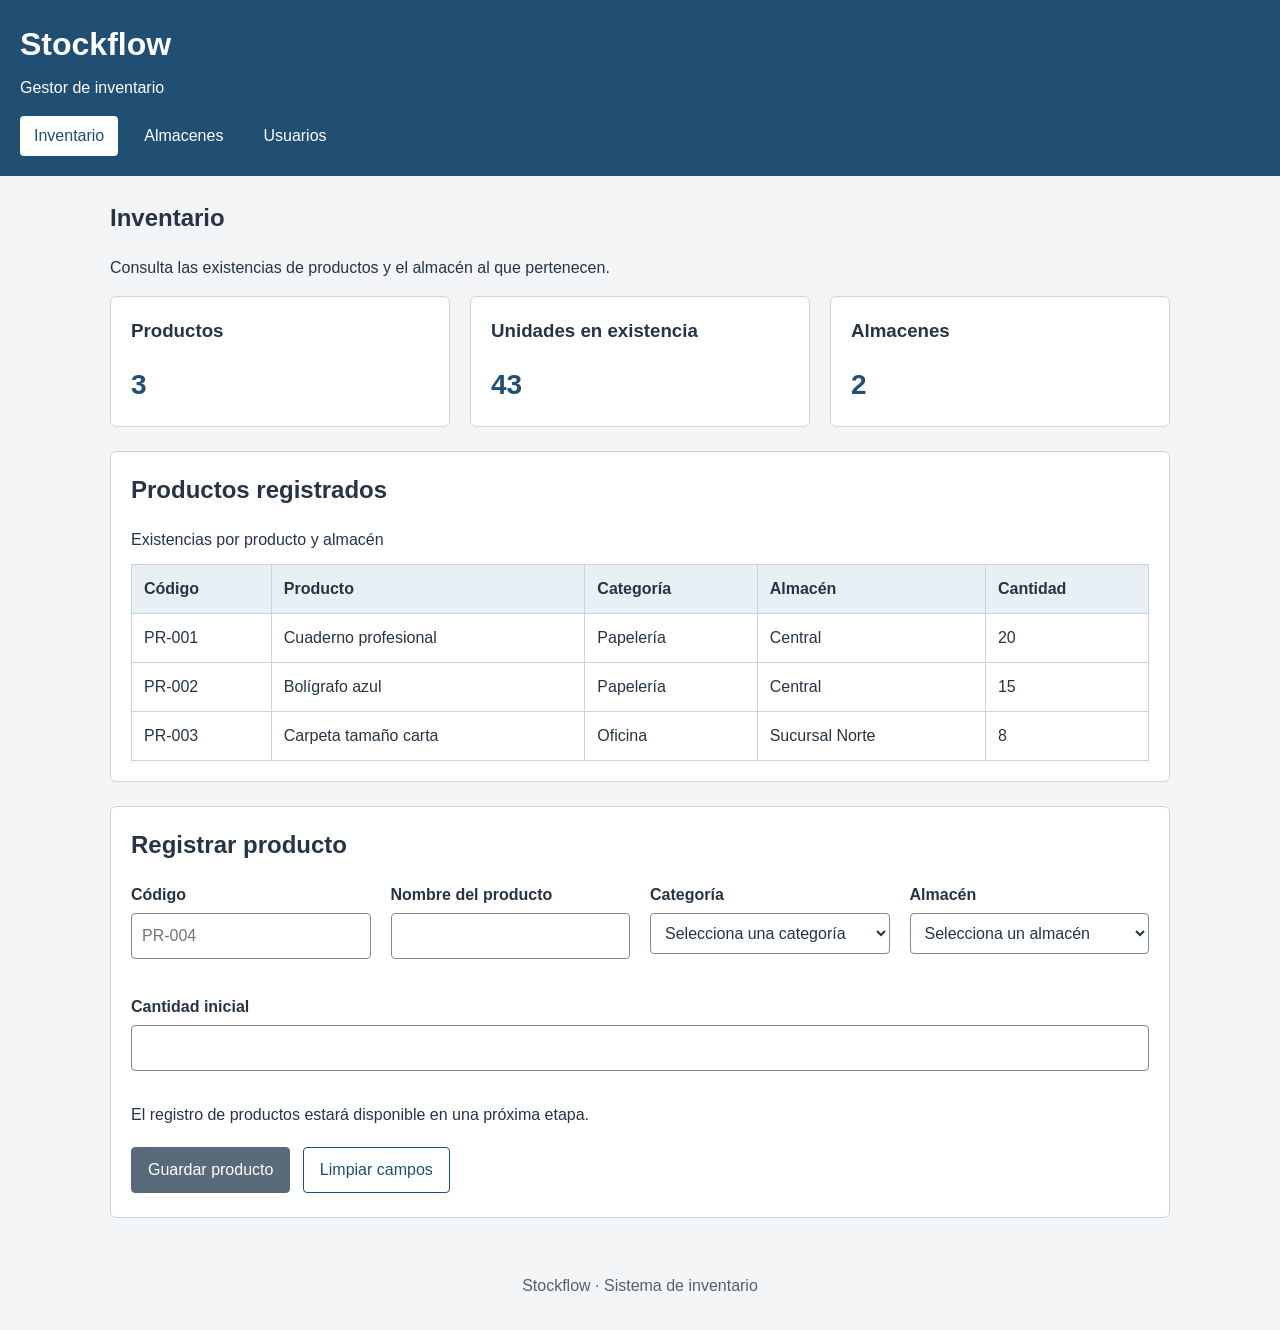
==== index.html @ ba175ca2 "primer commit" ====
<!DOCTYPE html>
<html lang="es">
<head>
	<meta charset="UTF-8">
	<meta name="viewport" content="width=device-width, initial-scale=1.0">
	<title>Stockflow - Inventario</title>
	<link rel="stylesheet" href="estilos.css">
</head>
<body>
  <header>
    <h1>Stockflow</h1>
    <p>Gestor de inventario</p>
    <nav>
      <a href="index.html" class="activo">Inventario</a>
      <a href="almacenes.html">Almacenes</a>
      <a href="usuarios.html">Usuarios</a>
    </nav>
  </header>
  <main>
    <h2>Inventario</h2>
    <p>Consulta las existencias de productos y el almacén al que pertenecen.</p>

    <section class="resumen">
      <div class="tarjeta"><h3>Productos</h3><p>3</p></div>
      <div class="tarjeta"><h3>Unidades en existencia</h3><p>43</p></div>
      <div class="tarjeta"><h3>Almacenes</h3><p>2</p></div>
    </section>

    <section class="panel">
      <h2>Productos registrados</h2>
      <div class="tabla-contenedor">
        <table>
          <caption>Existencias por producto y almacén</caption>
          <thead>
            <tr><th scope="col">Código</th><th scope="col">Producto</th><th scope="col">Categoría</th><th scope="col">Almacén</th><th scope="col">Cantidad</th></tr>
          </thead>
          <tbody>
            <tr><td>PR-001</td><td>Cuaderno profesional</td><td>Papelería</td><td>Central</td><td>20</td></tr>
            <tr><td>PR-002</td><td>Bolígrafo azul</td><td>Papelería</td><td>Central</td><td>15</td></tr>
            <tr><td>PR-003</td><td>Carpeta tamaño carta</td><td>Oficina</td><td>Sucursal Norte</td><td>8</td></tr>
          </tbody>
        </table>
      </div>
    </section>

    <section class="panel">
      <h2>Registrar producto</h2>
      <form>
        <div class="campos">
          <div><label for="codigo">Código</label><input id="codigo" name="codigo" type="text" placeholder="PR-004" required></div>
          <div><label for="nombre">Nombre del producto</label><input id="nombre" name="nombre" type="text" required></div>
          <div><label for="categoria">Categoría</label><select id="categoria" name="categoria" required><option value="">Selecciona una categoría</option><option value="papeleria">Papelería</option><option value="oficina">Oficina</option></select></div>
          <div><label for="almacen">Almacén</label><select id="almacen" name="almacen" required><option value="">Selecciona un almacén</option><option value="AL-001">Central</option><option value="AL-002">Sucursal Norte</option></select></div>
          <div><label for="cantidad">Cantidad inicial</label><input id="cantidad" name="cantidad" type="number" min="0" step="1" required></div>
        </div>
        <p id="aviso-producto">El registro de productos estará disponible en una próxima etapa.</p>
        <button class="deshabilitado" type="button" disabled>Guardar producto</button>
        <button class="secundario" type="reset">Limpiar campos</button>
      </form>
    </section>
  </main>
  <footer><p>Stockflow · Sistema de inventario</p></footer>
</body>
</html>
---- estilos.css ----
* {
  box-sizing: border-box;
}

body {
  margin: 0;
  background-color: #f3f5f7;
  color: #263445;
  font-family: Arial, sans-serif;
  line-height: 1.5;
}

header {
  padding: 20px;
  background-color: #214e73;
  color: #ffffff;
}

header h1,
header p {
  margin: 0 0 8px;
}

nav {
  display: flex;
  flex-wrap: wrap;
  gap: 12px;
  margin-top: 16px;
}

nav a {
  padding: 8px 14px;
  border-radius: 4px;
  color: #ffffff;
  text-decoration: none;
}

.activo {
  background-color: #ffffff;
  color: #214e73;
}

main {
  max-width: 1100px;
  margin: 24px auto;
  padding: 0 20px;
}

h2,
h3 {
  margin-top: 0;
}

.aviso {
  padding: 12px;
  border-left: 4px solid #9a6b13;
  background-color: #fff3d6;
}

.resumen,
.campos {
  display: flex;
  flex-wrap: wrap;
  gap: 20px;
}

.tarjeta,
.campos > div {
  flex: 1 1 220px;
  min-width: 0;
}

.tarjeta,
.panel {
  margin-bottom: 24px;
  padding: 20px;
  border: 1px solid #cbd3dc;
  border-radius: 6px;
  background-color: #ffffff;
}

.tarjeta p {
  margin: 0;
  color: #214e73;
  font-size: 28px;
  font-weight: bold;
}

.tabla-contenedor {
  overflow-x: auto;
}

table {
  width: 100%;
  border-collapse: collapse;
}

caption {
  margin-bottom: 12px;
  text-align: left;
}

th,
td {
  padding: 12px;
  border: 1px solid #cbd3dc;
  text-align: left;
}

th {
  background-color: #e8eff5;
}

label {
  display: block;
  margin-bottom: 6px;
  font-weight: bold;
}

input,
select,
textarea {
  width: 100%;
  margin-bottom: 16px;
  padding: 10px;
  border: 1px solid #7d8b9a;
  border-radius: 4px;
  background-color: #ffffff;
  color: inherit;
  font: inherit;
}

textarea {
  resize: vertical;
}

button {
  margin: 4px 8px 4px 0;
  padding: 10px 16px;
  border: 1px solid #214e73;
  border-radius: 4px;
  background-color: #214e73;
  color: #ffffff;
  font: inherit;
  cursor: pointer;
}

button.secundario {
  background-color: #ffffff;
  color: #214e73;
}

.deshabilitado {
  border-color: #596a7b;
  background-color: #596a7b;
  cursor: not-allowed;
}

footer {
  padding: 16px 20px;
  color: #526171;
  text-align: center;
}
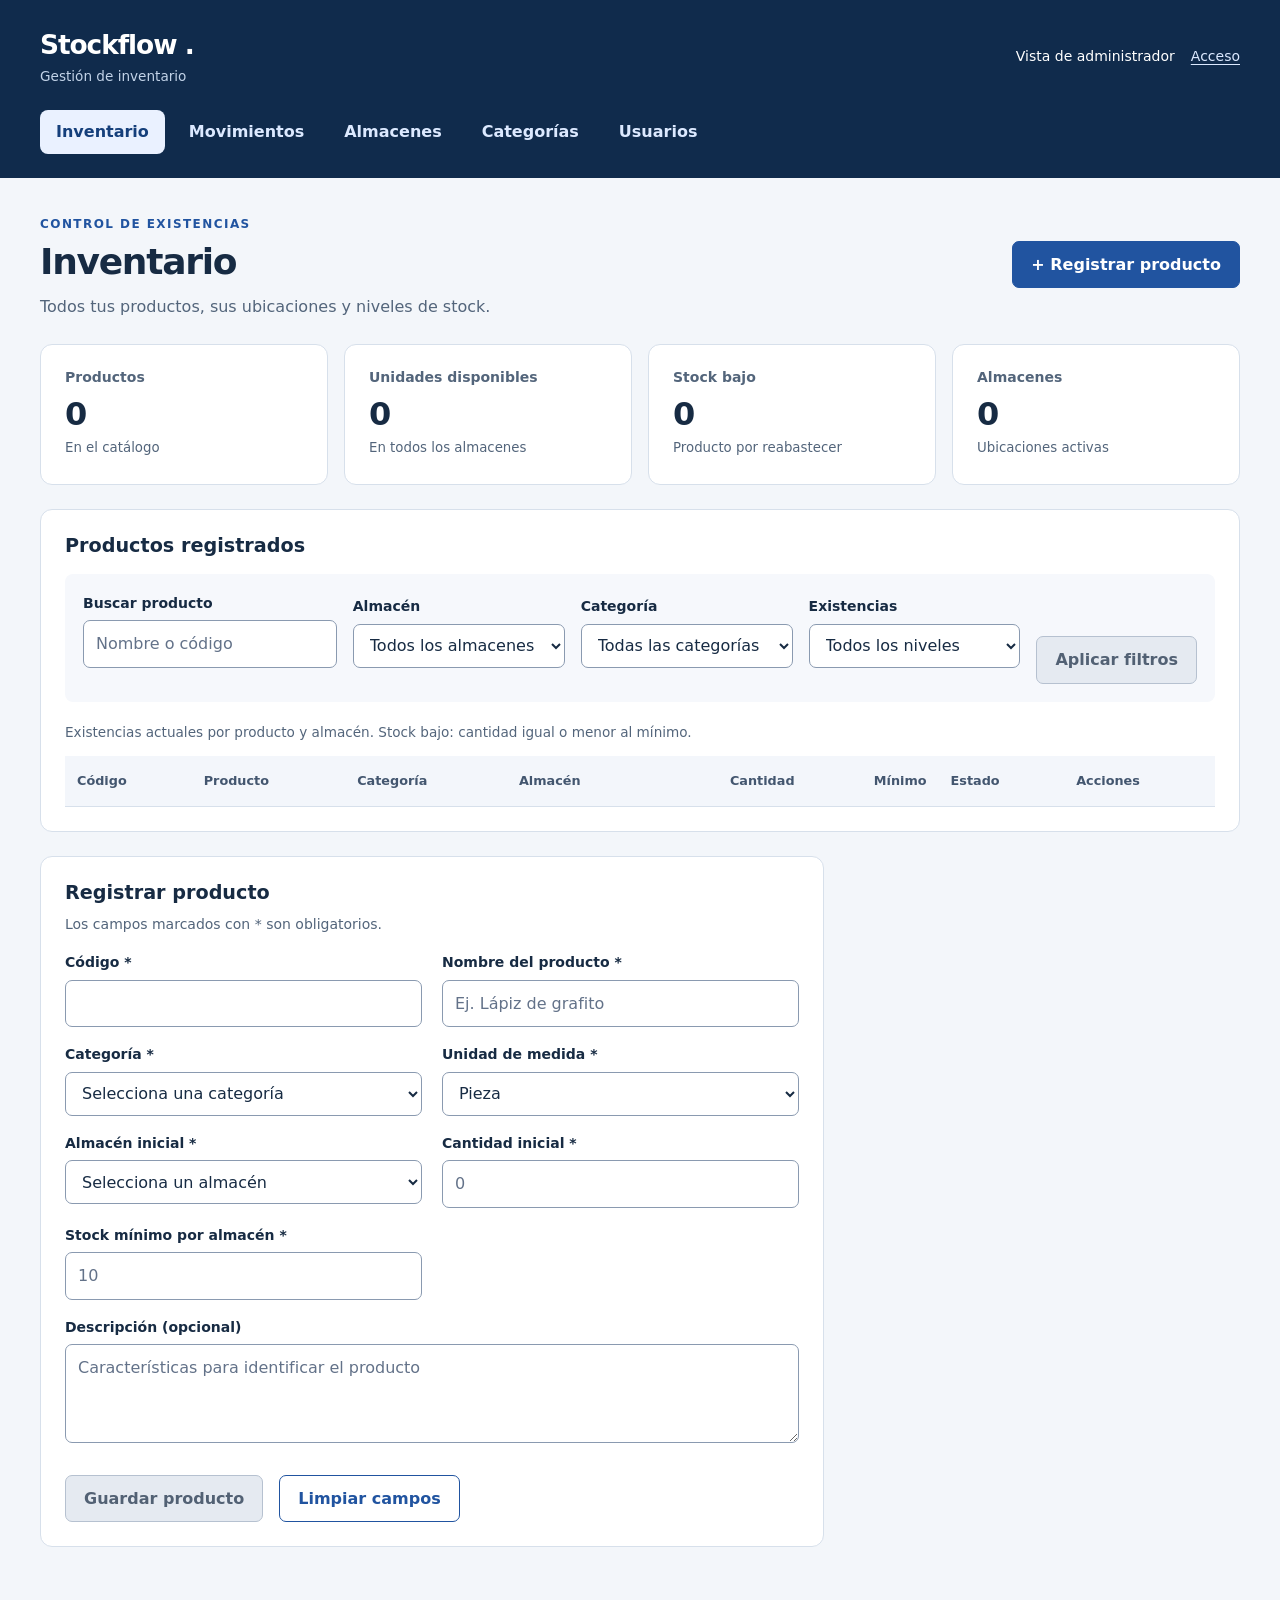
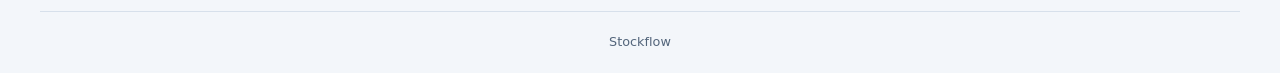
==== commit 477b0047: "Conectar base inicial de Stockflow" ====
--- a/index.html
+++ b/index.html
@@ -1,64 +1,174 @@
-<!DOCTYPE html>
+<!doctype html>
 <html lang="es">
-<head>
-	<meta charset="UTF-8">
-	<meta name="viewport" content="width=device-width, initial-scale=1.0">
-	<title>Stockflow - Inventario</title>
-	<link rel="stylesheet" href="estilos.css">
-</head>
-<body>
-  <header>
-    <h1>Stockflow</h1>
-    <p>Gestor de inventario</p>
-    <nav>
-      <a href="index.html" class="activo">Inventario</a>
-      <a href="almacenes.html">Almacenes</a>
-      <a href="usuarios.html">Usuarios</a>
-    </nav>
-  </header>
-  <main>
-    <h2>Inventario</h2>
-    <p>Consulta las existencias de productos y el almacén al que pertenecen.</p>
+  <head>
+    <meta charset="utf-8">
+    <meta content="width=device-width, initial-scale=1.0" name="viewport">
+    <title>Inventario &middot; Stockflow</title>
+    <link href="estilos.css" rel="stylesheet">
+  </head>
+  <body>
+    <a class="saltar" href="#contenido">Saltar al contenido</a>
+    <header class="cabecera">
+      <div class="cabecera-superior">
+        <div>
+          <a class="marca" href="index.html">
+            Stockflow
+            <span aria-hidden="true">.</span>
+          </a>
+          <p class="submarca">Gesti&oacute;n de inventario</p>
+        </div>
+        <div class="sesion">
+          <span>Vista de administrador</span>
+          <a href="acceso.php">Acceso</a>
+        </div>
+      </div>
+      <nav aria-label="Principal">
+        <a aria-current="page" href="index.html">Inventario</a>
+        <a href="movimientos.html">Movimientos</a>
+        <a href="almacenes.html">Almacenes</a>
+        <a href="categorias.html">Categor&iacute;as</a>
+        <a href="usuarios.html">Usuarios</a>
+      </nav>
+    </header>
+    <main id="contenido">
+      <div class="titulo-pagina">
+        <div>
+          <span class="ceja">Control de existencias</span>
+          <h1>Inventario</h1>
+          <p>Todos tus productos, sus ubicaciones y niveles de stock.</p>
+        </div>
+        <a class="boton" href="#nuevo-producto">+ Registrar producto</a>
+      </div>
+      <section aria-label="Resumen del inventario" class="resumen">
+        <div class="tarjeta">
+          <h2>Productos</h2>
+          <p class="valor">0</p>
+          <small>En el cat&aacute;logo</small>
+        </div>
+        <div class="tarjeta">
+          <h2>Unidades disponibles</h2>
+          <p class="valor">0</p>
+          <small>En todos los almacenes</small>
+        </div>
+        <div class="tarjeta">
+          <h2>Stock bajo</h2>
+          <p class="valor">0</p>
+          <small>Producto por reabastecer</small>
+        </div>
+        <div class="tarjeta">
+          <h2>Almacenes</h2>
+          <p class="valor">0</p>
+          <small>Ubicaciones activas</small>
+        </div>
+      </section>
+      <section aria-labelledby="productos-titulo" class="panel">
+        <div class="encabezado-panel">
+          <h2 id="productos-titulo">Productos registrados</h2>
+          <span class="ayuda"></span>
+        </div>
+        <form aria-describedby="filtros-aviso" aria-label="Filtros de inventario" class="filtros">
+          <div class="busqueda">
+            <label for="buscar">Buscar producto</label>
+            <input id="buscar" name="buscar" placeholder="Nombre o c&oacute;digo" type="search">
+          </div>
+          <div>
+            <label for="filtro-almacen">Almac&eacute;n</label>
+            <select id="filtro-almacen" name="almacen">
+              <option value="">Todos los almacenes</option>
+            </select>
+          </div>
+          <div>
+            <label for="filtro-categoria">Categor&iacute;a</label>
+            <select id="filtro-categoria" name="categoria">
+              <option value="">Todas las categor&iacute;as</option>
+            </select>
+          </div>
+          <div>
+            <label for="filtro-stock">Existencias</label>
+            <select id="filtro-stock" name="stock">
+              <option value="">Todos los niveles</option>
+              <option value="disponible">Disponible</option>
+              <option value="bajo">Stock bajo</option>
+              <option value="agotado">Sin existencias</option>
+            </select>
+          </div>
+          <button aria-describedby="filtros-aviso" disabled="" type="submit">Aplicar filtros</button>
+        </form>
+        <div aria-label="Productos" class="tabla-contenedor" role="region" tabindex="0">
+          <table>
+            <caption>Existencias actuales por producto y almac&eacute;n. Stock bajo: cantidad igual o menor al m&iacute;nimo.</caption>
+            <thead>
+              <tr>
+                <th scope="col">C&oacute;digo</th>
+                <th scope="col">Producto</th>
+                <th scope="col">Categor&iacute;a</th>
+                <th scope="col">Almac&eacute;n</th>
+                <th class="numero" scope="col">Cantidad</th>
+                <th class="numero" scope="col">M&iacute;nimo</th>
+                <th scope="col">Estado</th>
+                <th scope="col">Acciones</th>
+              </tr>
+            </thead>
+            <tbody></tbody>
+          </table>
+        </div>
 
-    <section class="resumen">
-      <div class="tarjeta"><h3>Productos</h3><p>3</p></div>
-      <div class="tarjeta"><h3>Unidades en existencia</h3><p>43</p></div>
-      <div class="tarjeta"><h3>Almacenes</h3><p>2</p></div>
-    </section>
-
-    <section class="panel">
-      <h2>Productos registrados</h2>
-      <div class="tabla-contenedor">
-        <table>
-          <caption>Existencias por producto y almacén</caption>
-          <thead>
-            <tr><th scope="col">Código</th><th scope="col">Producto</th><th scope="col">Categoría</th><th scope="col">Almacén</th><th scope="col">Cantidad</th></tr>
-          </thead>
-          <tbody>
-            <tr><td>PR-001</td><td>Cuaderno profesional</td><td>Papelería</td><td>Central</td><td>20</td></tr>
-            <tr><td>PR-002</td><td>Bolígrafo azul</td><td>Papelería</td><td>Central</td><td>15</td></tr>
-            <tr><td>PR-003</td><td>Carpeta tamaño carta</td><td>Oficina</td><td>Sucursal Norte</td><td>8</td></tr>
-          </tbody>
-        </table>
+      </section>
+      <div class="division">
+        <section aria-labelledby="alta-titulo" class="panel" id="nuevo-producto">
+          <h2 id="alta-titulo">Registrar producto</h2>
+          <p class="ayuda">Los campos marcados con * son obligatorios.</p>
+          <form aria-describedby="aviso-producto">
+            <div class="campos">
+              <div>
+                <label for="codigo">C&oacute;digo *</label>
+                <input id="codigo" maxlength="30" name="codigo" required="">
+              </div>
+              <div>
+                <label for="nombre">Nombre del producto *</label>
+                <input id="nombre" maxlength="120" name="nombre" placeholder="Ej. L&aacute;piz de grafito" required="">
+              </div>
+              <div>
+                <label for="categoria">Categor&iacute;a *</label>
+                <select id="categoria" name="categoria" required="">
+                  <option value="">Selecciona una categor&iacute;a</option>
+                </select>
+              </div>
+              <div>
+                <label for="unidad">Unidad de medida *</label>
+                <select id="unidad" name="unidad" required="">
+                  <option value="pieza">Pieza</option>
+                  <option value="caja">Caja</option>
+                  <option value="paquete">Paquete</option>
+                </select>
+              </div>
+              <div>
+                <label for="almacen">Almac&eacute;n inicial *</label>
+                <select id="almacen" name="almacen" required="">
+                  <option value="">Selecciona un almac&eacute;n</option>
+                </select>
+              </div>
+              <div>
+                <label for="cantidad">Cantidad inicial *</label>
+                <input id="cantidad" min="0" name="cantidad" placeholder="0" required="" step="1" type="number">
+              </div>
+              <div>
+                <label for="minimo">Stock m&iacute;nimo por almac&eacute;n *</label>
+                <input id="minimo" min="0" name="minimo" placeholder="10" required="" step="1" type="number">
+              </div>
+              <div class="ancho-completo">
+                <label for="descripcion">Descripci&oacute;n (opcional)</label>
+                <textarea id="descripcion" maxlength="500" name="descripcion" placeholder="Caracter&iacute;sticas para identificar el producto" rows="3"></textarea>
+              </div>
+            </div>
+            <div class="acciones">
+              <button disabled="" type="submit">Guardar producto</button>
+              <button class="secundario" type="reset">Limpiar campos</button>
+            </div>
+          </form>
+        </section>
       </div>
-    </section>
-
-    <section class="panel">
-      <h2>Registrar producto</h2>
-      <form>
-        <div class="campos">
-          <div><label for="codigo">Código</label><input id="codigo" name="codigo" type="text" placeholder="PR-004" required></div>
-          <div><label for="nombre">Nombre del producto</label><input id="nombre" name="nombre" type="text" required></div>
-          <div><label for="categoria">Categoría</label><select id="categoria" name="categoria" required><option value="">Selecciona una categoría</option><option value="papeleria">Papelería</option><option value="oficina">Oficina</option></select></div>
-          <div><label for="almacen">Almacén</label><select id="almacen" name="almacen" required><option value="">Selecciona un almacén</option><option value="AL-001">Central</option><option value="AL-002">Sucursal Norte</option></select></div>
-          <div><label for="cantidad">Cantidad inicial</label><input id="cantidad" name="cantidad" type="number" min="0" step="1" required></div>
-        </div>
-        <p id="aviso-producto">El registro de productos estará disponible en una próxima etapa.</p>
-        <button class="deshabilitado" type="button" disabled>Guardar producto</button>
-        <button class="secundario" type="reset">Limpiar campos</button>
-      </form>
-    </section>
-  </main>
-  <footer><p>Stockflow · Sistema de inventario</p></footer>
-</body>
+    </main>
+    <footer>Stockflow</footer>
+  </body>
 </html>
--- a/estilos.css
+++ b/estilos.css
@@ -1,163 +1,172 @@
-* {
-  box-sizing: border-box;
+:root {
+  color-scheme: light;
+  --fondo: #f3f6fa;
+  --superficie: #ffffff;
+  --texto: #172b43;
+  --suave: #53657b;
+  --borde: #d7e0eb;
+  --primario: #2154a0;
+  --oscuro: #102b4c;
 }
+
+* { box-sizing: border-box; }
 
 body {
   margin: 0;
-  background-color: #f3f5f7;
-  color: #263445;
-  font-family: Arial, sans-serif;
-  line-height: 1.5;
+  background: var(--fondo);
+  color: var(--texto);
+  font-family: system-ui, -apple-system, "Segoe UI", sans-serif;
+  line-height: 1.6;
 }
 
-header {
-  padding: 20px;
-  background-color: #214e73;
-  color: #ffffff;
+a { color: var(--primario); text-underline-offset: 3px; }
+a:hover { text-decoration-thickness: 2px; }
+button, input, select, textarea { font: inherit; }
+button, .boton, summary { touch-action: manipulation; }
+:focus-visible { outline: 3px solid #b25400; outline-offset: 4px; }
+[id] { scroll-margin-top: 24px; }
+
+.saltar {
+  position: absolute;
+  top: -100px;
+  left: 16px;
+  z-index: 5;
+  padding: 10px 16px;
+  background: white;
+}
+.saltar:focus { top: 12px; }
+
+.cabecera {
+  padding: 24px max(24px, calc((100% - 1200px) / 2));
+  background: var(--oscuro);
+  color: white;
+}
+.cabecera-superior, .titulo-pagina, .acciones, .encabezado-panel {
+  display: flex;
+  align-items: center;
+  justify-content: space-between;
+  flex-wrap: wrap;
+  gap: 16px;
+}
+.marca { color: white; font-size: 1.65rem; font-weight: 800; text-decoration: none; letter-spacing: -.04em; }
+.submarca { margin: 0; color: #c2d3e8; font-size: .85rem; }
+.sesion { display: flex; align-items: center; flex-wrap: wrap; gap: 16px; font-size: .875rem; }
+.sesion a { color: #dce9ff; }
+.etiqueta-demo { padding: 3px 10px; border: 1px solid #6580a1; border-radius: 20px; color: #e2edfb; }
+nav { display: flex; flex-wrap: wrap; gap: 8px; margin-top: 22px; }
+nav a { padding: 9px 16px; color: #dce9ff; border-radius: 8px; text-decoration: none; font-weight: 600; }
+nav a:hover { background: #244366; }
+nav a[aria-current] { background: #eaf1ff; color: #153f7b; }
+
+main { max-width: 1248px; margin: 32px auto; padding: 0 24px; }
+h1, h2, h3 { line-height: 1.25; }
+h1 { margin: 4px 0 10px; font-size: clamp(1.75rem, 3vw, 2.25rem); letter-spacing: -.035em; }
+h2 { margin: 0 0 16px; font-size: 1.2rem; }
+h3 { margin: 0 0 8px; font-size: 1rem; }
+p { margin: 0 0 16px; }
+.titulo-pagina { margin-bottom: 24px; }
+.titulo-pagina p { margin: 0; color: var(--suave); }
+.ceja { color: var(--primario); text-transform: uppercase; letter-spacing: .12em; font-size: .75rem; font-weight: 750; }
+.aviso { padding: 14px 18px; border: 1px solid #e8cf93; border-radius: 10px; background: #fff7e5; color: #624610; }
+.ayuda, .nota { color: var(--suave); font-size: .875rem; }
+.ayuda { display: block; margin-top: -8px; margin-bottom: 16px; }
+.nota { margin-top: 14px; margin-bottom: 0; }
+.resumen { display: grid; grid-template-columns: repeat(auto-fit, minmax(180px, 1fr)); gap: 16px; margin-bottom: 24px; }
+.tarjeta, .panel { padding: 24px; border: 1px solid var(--borde); border-radius: 12px; background: var(--superficie); }
+.panel { margin-bottom: 24px; }
+.tarjeta h2 { margin: 0; font-size: .875rem; font-weight: 600; color: var(--suave); }
+.tarjeta .valor { margin: 8px 0 0; font-size: 2rem; font-weight: 750; line-height: 1.25; }
+.tarjeta small { color: var(--suave); }
+.encabezado-panel { margin-bottom: 16px; }
+.encabezado-panel h2 { margin: 0; }
+.campos { display: grid; grid-template-columns: repeat(2, minmax(0, 1fr)); gap: 0 20px; }
+.campos .ancho-completo { grid-column: 1 / -1; }
+.filtros { display: flex; flex-wrap: wrap; align-items: end; gap: 0 16px; padding: 18px; margin-bottom: 20px; background: #f6f8fc; border-radius: 8px; }
+.filtros > div { flex: 1 1 170px; min-width: 0; }
+.filtros .busqueda { flex-grow: 2; }
+label { display: block; margin-bottom: 6px; font-size: .875rem; font-weight: 650; }
+input, select, textarea { width: 100%; min-height: 44px; margin-bottom: 16px; padding: 10px 12px; border: 1px solid #8a9ab0; border-radius: 7px; color: var(--texto); background: white; }
+input::placeholder, textarea::placeholder { color: #637289; opacity: 1; }
+textarea { resize: vertical; }
+input[readonly] { background: #edf1f7; }
+fieldset { min-width: 0; margin: 0 0 20px; padding: 0; border: 0; }
+legend { padding: 0; margin-bottom: 16px; font-size: 1rem; font-weight: 700; }
+button, .boton { display: inline-flex; align-items: center; justify-content: center; min-height: 44px; padding: 10px 18px; border: 1px solid var(--primario); border-radius: 7px; background: var(--primario); color: white; text-decoration: none; font-weight: 650; cursor: pointer; }
+.boton:hover { background: #163f7b; }
+.secundario { background: white; color: var(--primario); }
+.secundario:hover { background: #edf3fd; }
+button:disabled { border-color: #b6c1d0; background: #e5eaf1; color: #526174; cursor: not-allowed; }
+.peligro:disabled { border-color: #dfb4b4; background: #f9eded; color: #873636; }
+.acciones { justify-content: flex-start; margin-top: 8px; }
+.tabla-contenedor { max-width: 100%; overflow-x: auto; }
+table { width: 100%; border-collapse: collapse; font-size: .9rem; }
+caption { padding: 0 0 12px; text-align: left; color: var(--suave); font-size: .85rem; }
+th, td { padding: 15px 12px; border-bottom: 1px solid var(--borde); text-align: left; vertical-align: top; }
+th { background: #f3f6fb; color: #43566f; font-size: .8rem; }
+tbody tr:hover { background: #fafcff; }
+td small { display: block; color: var(--suave); }
+.numero { text-align: right; font-variant-numeric: tabular-nums; }
+.estado { display: inline-block; padding: 3px 9px; border-radius: 20px; font-size: .75rem; font-weight: 700; white-space: nowrap; background: #edf1f7; color: #46556b; }
+.disponible, .entrada { background: #e4f4eb; color: #21613d; }
+.bajo, .salida { background: #fff0d6; color: #805100; }
+.inactivo { background: #edf0f5; color: #526174; }
+.traslado { background: #e7effe; color: #254f96; }
+details { border: 1px solid var(--borde); border-radius: 8px; margin-bottom: 12px; background: white; }
+summary { padding: 14px 16px; color: var(--primario); font-weight: 650; cursor: pointer; }
+details[open] > summary { border-bottom: 1px solid var(--borde); }
+.contenido-detalle { padding: 20px; }
+.contenido-detalle > :last-child { margin-bottom: 0; }
+.gestion { min-width: 190px; }
+.gestion details { margin: 0; }
+.gestion .contenido-detalle { min-width: 260px; }
+.gestion summary { padding: 8px 12px; font-size: .85rem; }
+.division { display: grid; grid-template-columns: minmax(0, 2fr) minmax(0, 1fr); gap: 24px; align-items: start; }
+.division > * { min-width: 0; }
+.lista-datos { display: grid; grid-template-columns: repeat(2, minmax(0, 1fr)); gap: 20px; margin: 0; }
+.lista-datos dt { color: var(--suave); font-size: .85rem; }
+.lista-datos dd { margin: 3px 0 0; font-weight: 650; overflow-wrap: anywhere; }
+.lista-simple { padding-left: 20px; margin-bottom: 0; }
+.lista-simple li + li { margin-top: 10px; }
+.vacio { padding: 24px; border: 1px dashed #9aaac0; border-radius: 8px; text-align: center; }
+.vacio p { color: var(--suave); }
+.migas { margin-bottom: 20px; color: var(--suave); font-size: .875rem; }
+footer { max-width: 1200px; margin: 40px auto 0; padding: 20px 24px; border-top: 1px solid var(--borde); color: var(--suave); font-size: .8rem; text-align: center; }
+.acceso { max-width: 1000px; min-height: 80vh; display: grid; align-items: center; grid-template-columns: 1fr 1fr; gap: 48px; }
+.presentacion h1 { margin-top: 20px; font-size: clamp(2rem, 4vw, 3.25rem); }
+.presentacion p { color: var(--suave); }
+.presentacion .marca { color: var(--oscuro); }
+.panel-acceso { padding: 32px; }
+.panel-acceso .boton, .panel-acceso button { width: 100%; }
+.panel-acceso .acciones { gap: 12px; }
+
+@media (max-width: 850px) {
+  .division, .acceso { grid-template-columns: 1fr; }
+  .acceso { max-width: 560px; gap: 16px; }
 }
 
-header h1,
-header p {
-  margin: 0 0 8px;
+@media (max-width: 560px) {
+  .cabecera { padding: 20px 16px; }
+  main { margin-top: 24px; padding: 0 16px; }
+  .sesion { gap: 10px; }
+  nav { gap: 4px; }
+  nav a { padding: 9px 10px; font-size: .85rem; }
+  .campos, .lista-datos { grid-template-columns: 1fr; }
+  .tarjeta, .panel, .panel-acceso { padding: 18px; }
+  .titulo-pagina > .boton { width: 100%; }
+  .acciones > button, .acciones > .boton { flex: 1 1 auto; }
+  .resumen { grid-template-columns: repeat(2, minmax(0, 1fr)); gap: 12px; }
+  .tarjeta .valor { font-size: 1.65rem; }
+  th, td { padding: 12px 10px; }
 }
 
-nav {
-  display: flex;
-  flex-wrap: wrap;
-  gap: 12px;
-  margin-top: 16px;
+@media (prefers-reduced-motion: no-preference) {
+  html { scroll-behavior: smooth; }
 }
 
-nav a {
-  padding: 8px 14px;
-  border-radius: 4px;
-  color: #ffffff;
-  text-decoration: none;
+@media print {
+  .cabecera, .saltar, .filtros, .acciones, .aviso, details, footer, .titulo-pagina > .boton { display: none; }
+  body { background: white; color: black; }
+  main { max-width: none; padding: 0; }
+  .panel, .tarjeta { break-inside: avoid; }
+  .tabla-contenedor { overflow: visible; }
 }
-
-.activo {
-  background-color: #ffffff;
-  color: #214e73;
-}
-
-main {
-  max-width: 1100px;
-  margin: 24px auto;
-  padding: 0 20px;
-}
-
-h2,
-h3 {
-  margin-top: 0;
-}
-
-.aviso {
-  padding: 12px;
-  border-left: 4px solid #9a6b13;
-  background-color: #fff3d6;
-}
-
-.resumen,
-.campos {
-  display: flex;
-  flex-wrap: wrap;
-  gap: 20px;
-}
-
-.tarjeta,
-.campos > div {
-  flex: 1 1 220px;
-  min-width: 0;
-}
-
-.tarjeta,
-.panel {
-  margin-bottom: 24px;
-  padding: 20px;
-  border: 1px solid #cbd3dc;
-  border-radius: 6px;
-  background-color: #ffffff;
-}
-
-.tarjeta p {
-  margin: 0;
-  color: #214e73;
-  font-size: 28px;
-  font-weight: bold;
-}
-
-.tabla-contenedor {
-  overflow-x: auto;
-}
-
-table {
-  width: 100%;
-  border-collapse: collapse;
-}
-
-caption {
-  margin-bottom: 12px;
-  text-align: left;
-}
-
-th,
-td {
-  padding: 12px;
-  border: 1px solid #cbd3dc;
-  text-align: left;
-}
-
-th {
-  background-color: #e8eff5;
-}
-
-label {
-  display: block;
-  margin-bottom: 6px;
-  font-weight: bold;
-}
-
-input,
-select,
-textarea {
-  width: 100%;
-  margin-bottom: 16px;
-  padding: 10px;
-  border: 1px solid #7d8b9a;
-  border-radius: 4px;
-  background-color: #ffffff;
-  color: inherit;
-  font: inherit;
-}
-
-textarea {
-  resize: vertical;
-}
-
-button {
-  margin: 4px 8px 4px 0;
-  padding: 10px 16px;
-  border: 1px solid #214e73;
-  border-radius: 4px;
-  background-color: #214e73;
-  color: #ffffff;
-  font: inherit;
-  cursor: pointer;
-}
-
-button.secundario {
-  background-color: #ffffff;
-  color: #214e73;
-}
-
-.deshabilitado {
-  border-color: #596a7b;
-  background-color: #596a7b;
-  cursor: not-allowed;
-}
-
-footer {
-  padding: 16px 20px;
-  color: #526171;
-  text-align: center;
-}
